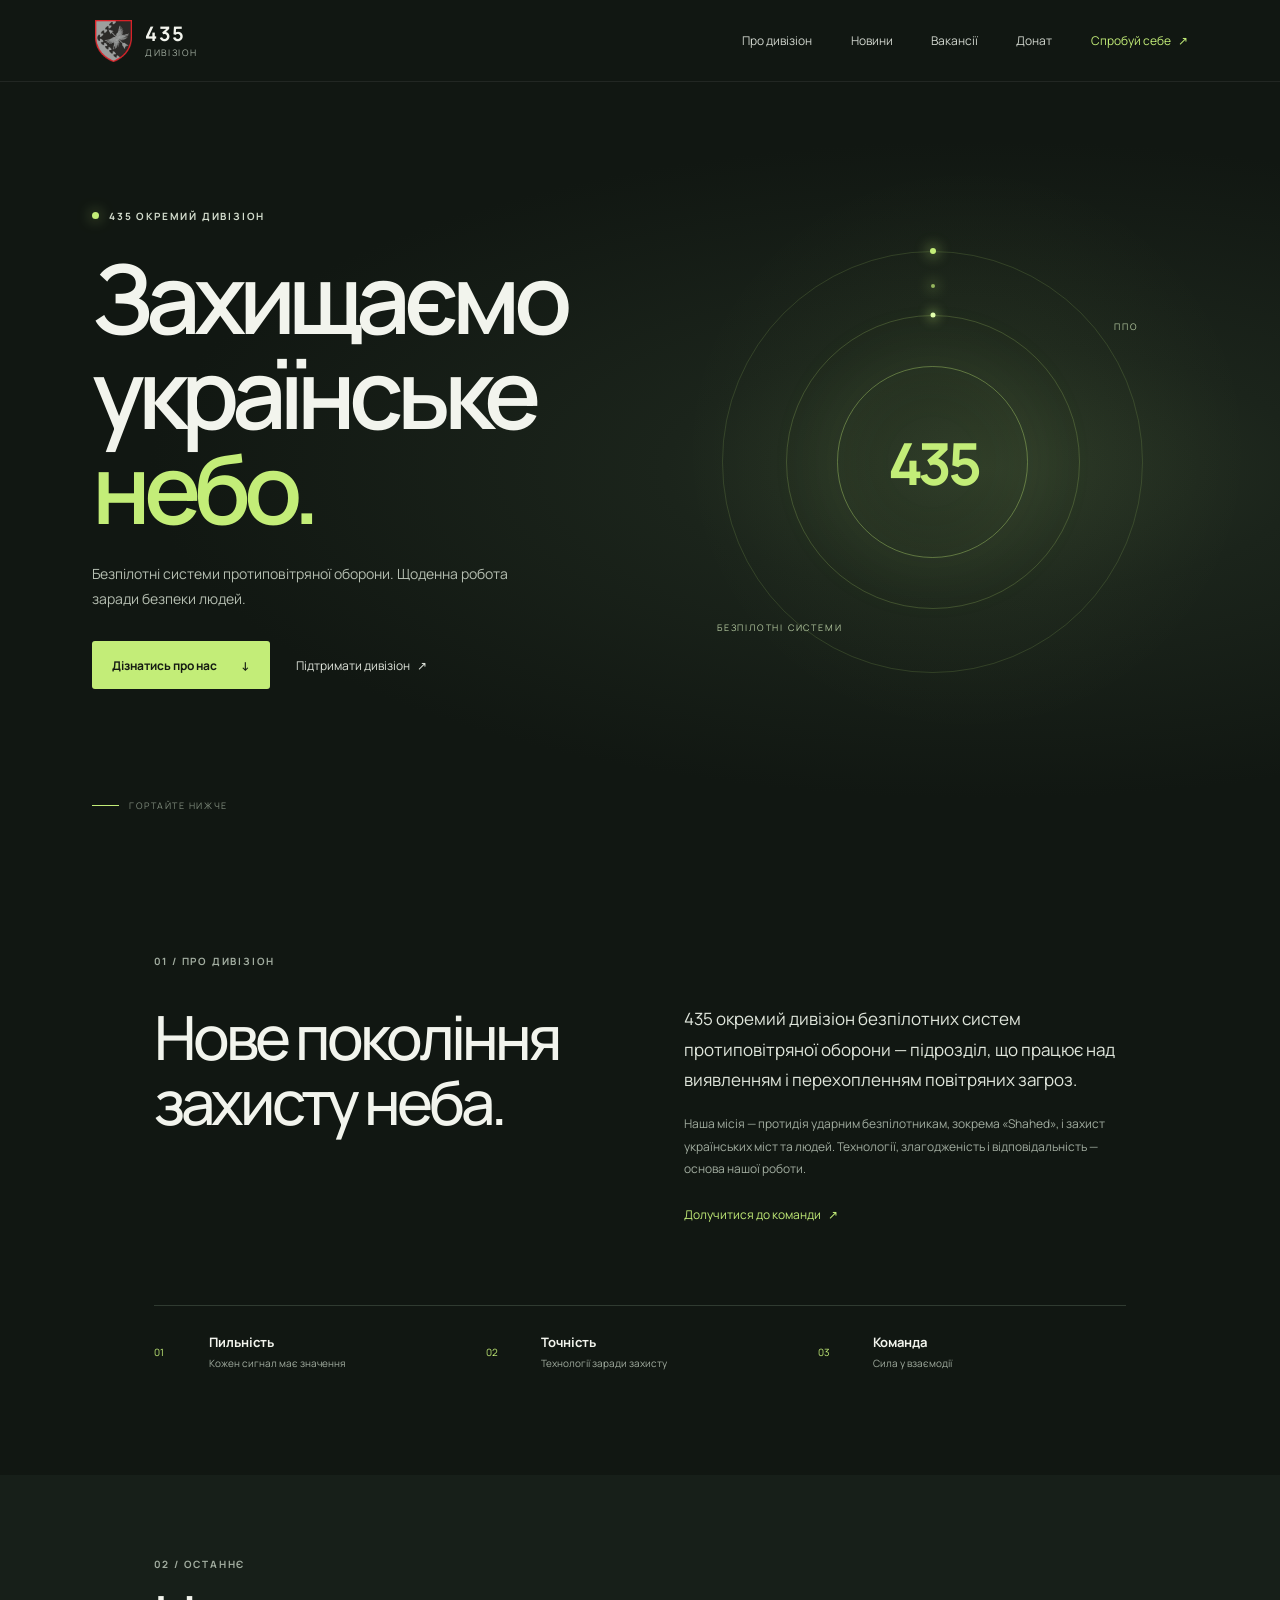
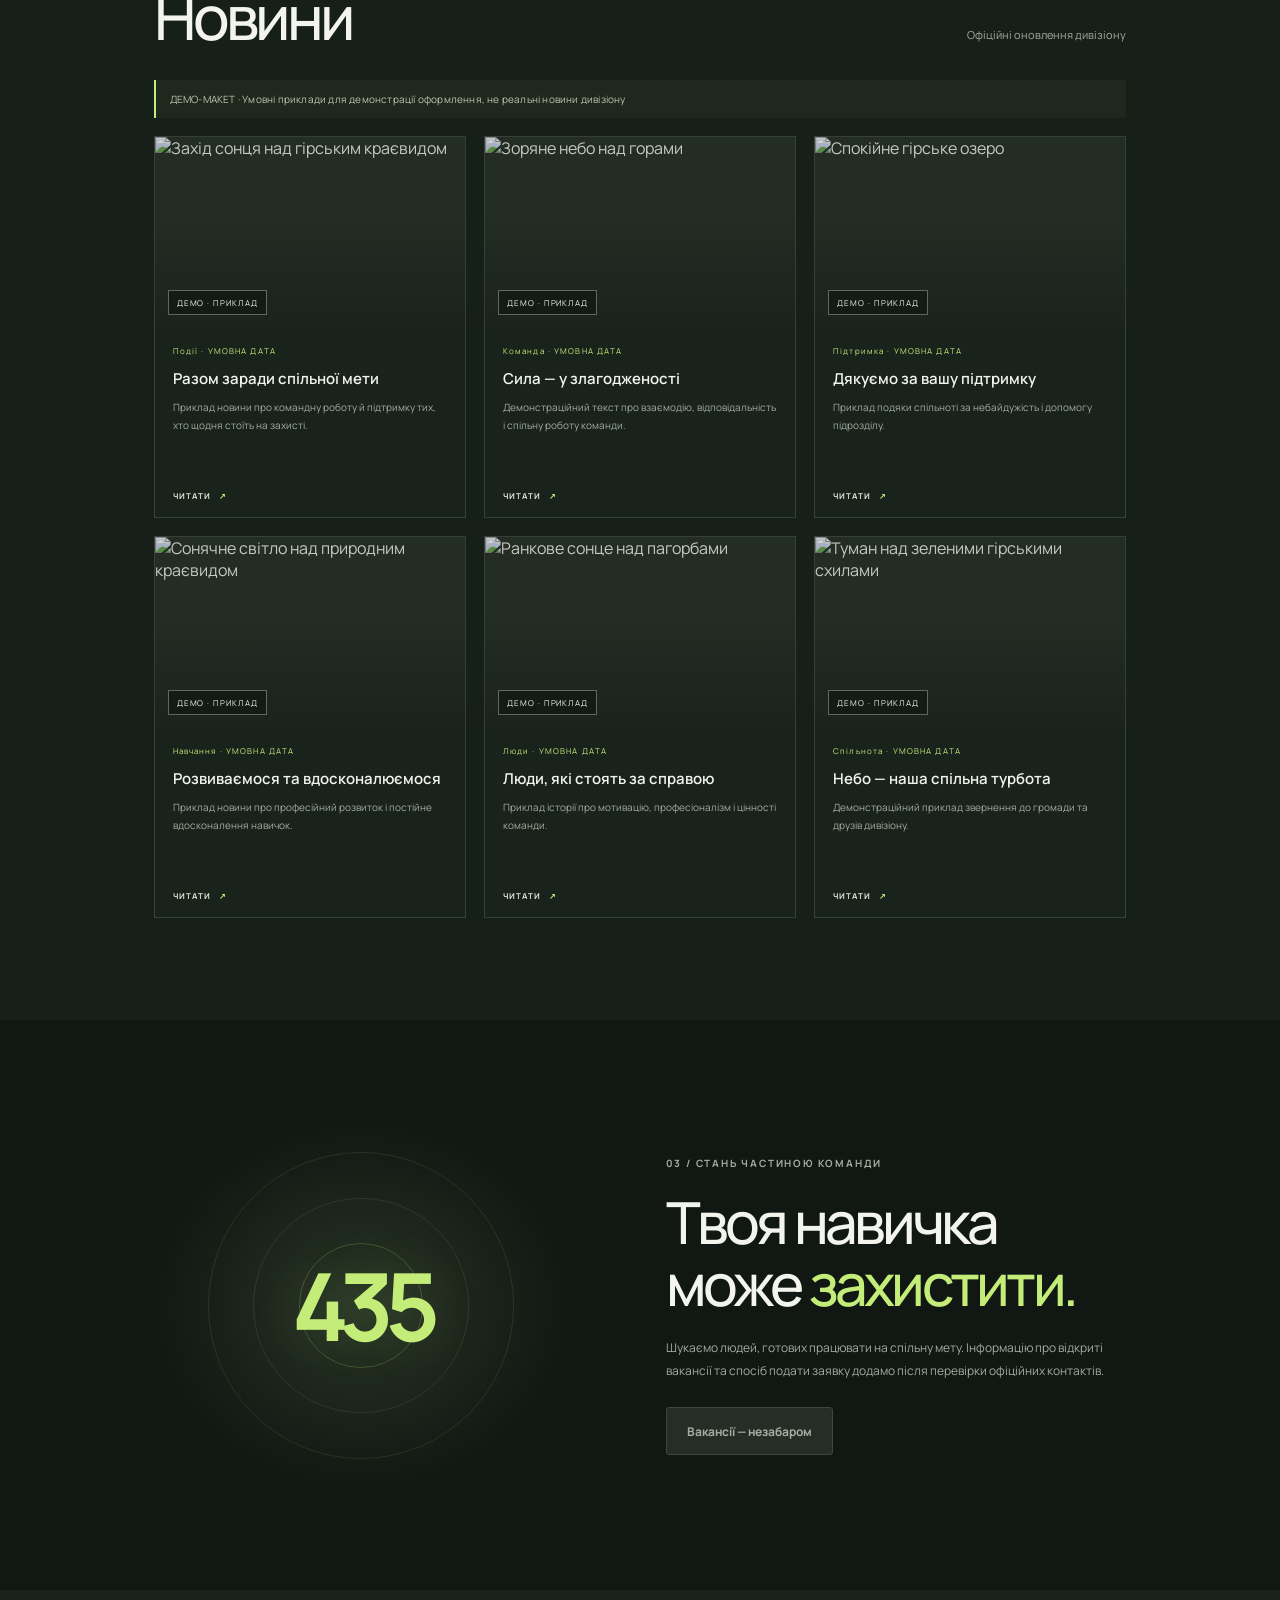
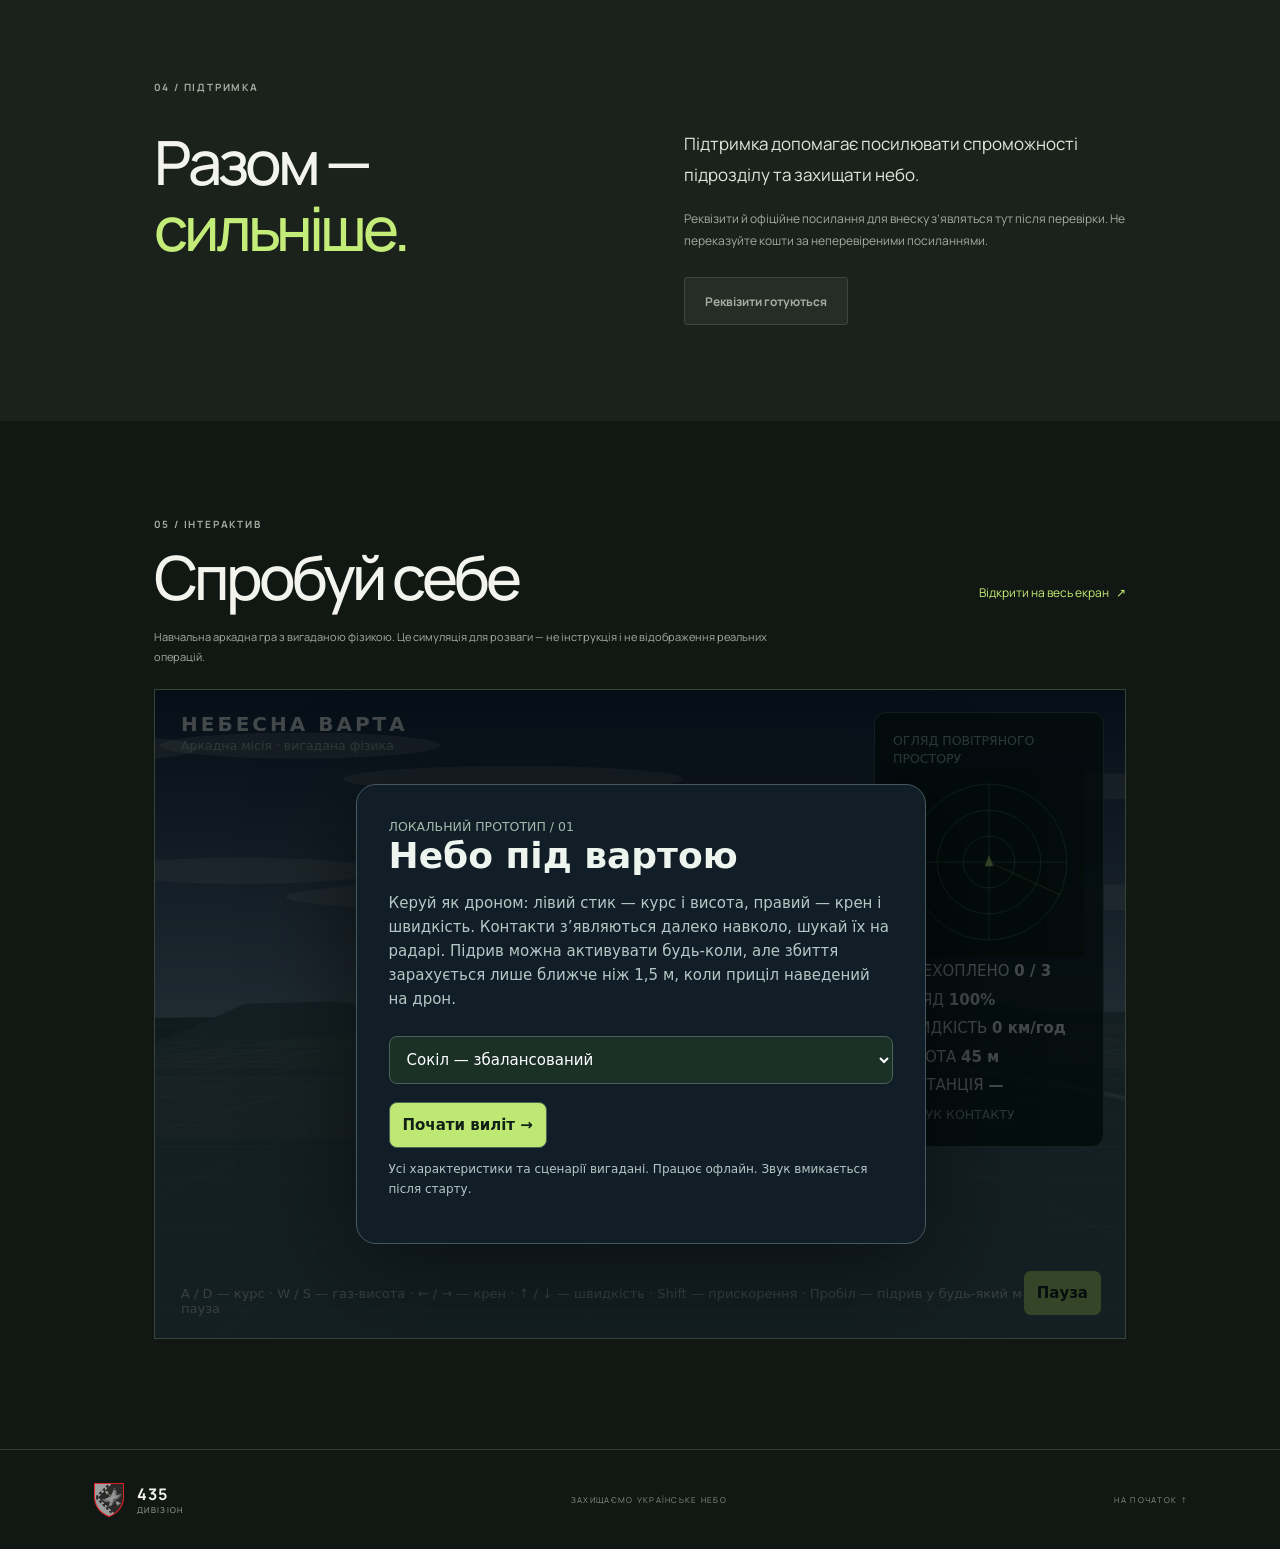
==== index.html @ 4b61b433 "Add division website" ====
<!doctype html>
<html lang="uk">
<head>
  <meta charset="utf-8">
  <meta name="viewport" content="width=device-width, initial-scale=1">
  <meta name="theme-color" content="#111712">
  <meta name="description" content="435 окремий дивізіон безпілотних систем протиповітряної оборони. Захищаємо українське небо.">
  <title>435 дивізіон — захищаємо небо</title>
  <link rel="preload" as="image" href="assets/Logo.png">
  <link rel="stylesheet" href="styles.css">
</head>
<body>
  <header class="site-header">
    <a class="brand" href="#top" aria-label="435 дивізіон — на головну">
      <img src="assets/Logo.png" alt="Емблема 435 дивізіону">
      <span class="brand-copy"><strong>435</strong><span>ДИВІЗІОН</span></span>
    </a>
    <nav aria-label="Головна навігація">
      <a href="#about">Про дивізіон</a>
      <a href="#news">Новини</a>
      <a href="#careers">Вакансії</a>
      <a href="#donate">Донат</a>
      <a class="nav-game" href="#try">Спробуй себе <span aria-hidden="true">↗</span></a>
    </nav>
  </header>

  <main id="top">
    <section class="hero">
      <div class="hero-glow" aria-hidden="true"></div>
      <div class="hero-content">
        <p class="eyebrow"><span class="status-dot"></span> 435 ОКРЕМИЙ ДИВІЗІОН</p>
        <h1>Захищаємо<br>українське <span>небо.</span></h1>
        <p class="hero-lead">Безпілотні системи протиповітряної оборони. Щоденна робота заради безпеки людей.</p>
        <div class="hero-actions">
          <a class="button button-primary" href="#about">Дізнатись про нас <span aria-hidden="true">↓</span></a>
          <a class="text-link" href="#donate">Підтримати дивізіон <span aria-hidden="true">↗</span></a>
        </div>
      </div>
      <div class="hero-mark" aria-hidden="true">
        <div class="orbit orbit-one"></div>
        <div class="orbit orbit-two"></div>
        <span class="radar-track radar-track-one"></span>
        <span class="radar-track radar-track-two"></span>
        <span class="radar-track radar-track-three"></span>
        <div class="orbit-core">435</div>
        <span class="orbit-label label-one">ППО</span>
        <span class="orbit-label label-two">БЕЗПІЛОТНІ СИСТЕМИ</span>
      </div>
      <a class="scroll-cue" href="#about"><span></span> ГОРТАЙТЕ НИЖЧЕ</a>
    </section>

    <section class="intro section-pad" id="about">
      <div class="section-index">01 / ПРО ДИВІЗІОН</div>
      <div class="intro-grid">
        <h2>Нове покоління<br>захисту неба.</h2>
        <div class="intro-copy">
          <p class="large-copy">435 окремий дивізіон безпілотних систем протиповітряної оборони — підрозділ, що працює над виявленням і перехопленням повітряних загроз.</p>
          <p>Наша місія — протидія ударним безпілотникам, зокрема «Shahed», і захист українських міст та людей. Технології, злагодженість і відповідальність — основа нашої роботи.</p>
          <a class="inline-link" href="#careers">Долучитися до команди <span aria-hidden="true">↗</span></a>
        </div>
      </div>
      <div class="values-row">
        <div><span class="value-number">01</span><span class="value-title">Пильність</span><span class="value-caption">Кожен сигнал має значення</span></div>
        <div><span class="value-number">02</span><span class="value-title">Точність</span><span class="value-caption">Технології заради захисту</span></div>
        <div><span class="value-number">03</span><span class="value-title">Команда</span><span class="value-caption">Сила у взаємодії</span></div>
      </div>
    </section>

    <section class="news-section section-pad" id="news">
      <div class="section-heading">
        <div><div class="section-index">02 / ОСТАННЄ</div><h2>Новини</h2></div>
        <span class="section-note">Офіційні оновлення дивізіону</span>
      </div>
      <div class="news-demo-note">ДЕМО-МАКЕТ · Умовні приклади для демонстрації оформлення, не реальні новини дивізіону</div>
      <div class="news-grid" id="news-grid"></div>
    </section>

    <section class="careers-section section-pad" id="careers">
      <div class="careers-graphic" aria-hidden="true"><span>435</span><i></i><i></i><i></i></div>
      <div class="careers-copy">
        <div class="section-index">03 / СТАНЬ ЧАСТИНОЮ КОМАНДИ</div>
        <h2>Твоя навичка<br>може <span>захистити.</span></h2>
        <p>Шукаємо людей, готових працювати на спільну мету. Інформацію про відкриті вакансії та спосіб подати заявку додамо після перевірки офіційних контактів.</p>
        <span class="button button-muted" aria-disabled="true">Вакансії — незабаром</span>
      </div>
    </section>

    <section class="donate-section section-pad" id="donate">
      <div class="section-index">04 / ПІДТРИМКА</div>
      <div class="donate-grid">
        <div><h2>Разом —<br><span>сильніше.</span></h2></div>
        <div class="donate-copy">
          <p class="large-copy">Підтримка допомагає посилювати спроможності підрозділу та захищати небо.</p>
          <p>Реквізити й офіційне посилання для внеску з’являться тут після перевірки. Не переказуйте кошти за неперевіреними посиланнями.</p>
          <span class="button button-muted" aria-disabled="true">Реквізити готуються</span>
        </div>
      </div>
    </section>

    <section class="game-section section-pad" id="try">
      <div class="section-heading game-heading">
        <div><div class="section-index">05 / ІНТЕРАКТИВ</div><h2>Спробуй себе</h2></div>
        <a class="inline-link" href="interceptor.html" target="_blank" rel="noopener">Відкрити на весь екран <span aria-hidden="true">↗</span></a>
      </div>
      <p class="game-description">Навчальна аркадна гра з вигаданою фізикою. Це симуляція для розваги — не інструкція і не відображення реальних операцій.</p>
      <div class="game-frame">
        <iframe src="interceptor.html" title="Аркадна гра «Спробуй себе»" loading="lazy" allow="autoplay"></iframe>
      </div>
    </section>
  </main>

  <footer class="site-footer">
    <a class="brand footer-brand" href="#top" aria-label="435 дивізіон — на початок сторінки">
      <img src="assets/Logo.png" alt="" loading="lazy">
      <span class="brand-copy"><strong>435</strong><span>ДИВІЗІОН</span></span>
    </a>
    <span class="footer-motto">ЗАХИЩАЄМО УКРАЇНСЬКЕ НЕБО</span>
    <a class="to-top" href="#top">НА ПОЧАТОК ↑</a>
  </footer>
  <script src="news-data.js"></script>
  <script src="news-list.js"></script>
</body>
</html>
---- styles.css ----
@import url('https://fonts.googleapis.com/css2?family=Manrope:wght@400;500;600;700;800&display=swap');

:root {
  color-scheme: dark;
  --bg: #111712;
  --bg-soft: #171f19;
  --ink: #f2f4ed;
  --muted: #a2ada0;
  --line: #303b31;
  --accent: #c3ed78;
  --font: 'Manrope', 'Segoe UI', sans-serif;
}

* { box-sizing: border-box; }
html { scroll-behavior: smooth; scroll-padding-top: 88px; }
body { margin: 0; background: var(--bg); color: var(--ink); font-family: var(--font); -webkit-font-smoothing: antialiased; }
a { color: inherit; text-decoration: none; }
.site-header { height: 82px; padding: 0 7.2%; display: flex; align-items: center; justify-content: space-between; border-bottom: 1px solid #ffffff12; position: relative; z-index: 2; }
.brand { display: inline-flex; align-items: center; gap: 11px; }
.brand img { width: 42px; height: 42px; object-fit: contain; }
.brand-copy { display: grid; line-height: 1; gap: 4px; }
.brand-copy strong { font-size: 20px; letter-spacing: .07em; }
.brand-copy span { font-size: 9px; letter-spacing: .16em; color: var(--muted); }
.site-header nav { display: flex; align-items: center; gap: clamp(17px, 3vw, 42px); font-size: 12px; color: #d1d6ce; }
.site-header nav a { transition: color .2s ease; }
.site-header nav a:hover, .text-link:hover, .inline-link:hover { color: var(--accent); }
.site-header nav .nav-game { color: var(--accent); }
.nav-game span, .text-link span, .inline-link span { margin-left: 5px; }
.hero { min-height: 650px; height: min(760px, calc(100svh - 82px)); padding: 0 7.2%; display: flex; align-items: center; position: relative; overflow: hidden; background: radial-gradient(ellipse at 77% 51%, #273324 0, #1b241b 23%, #111712 60%); }
.hero-glow { position: absolute; width: 600px; height: 600px; right: 1%; top: 9%; border-radius: 50%; background: radial-gradient(circle, #c3ed7810, transparent 67%); }
.hero-content { position: relative; z-index: 1; max-width: 620px; padding-bottom: 26px; }
.eyebrow, .section-index, .card-kicker { font-size: 10px; line-height: 1.4; letter-spacing: .18em; color: var(--muted); font-weight: 700; }
.eyebrow { display: flex; align-items: center; gap: 10px; margin: 0 0 27px; color: #d3dccd; }
.status-dot { width: 7px; height: 7px; border-radius: 50%; background: var(--accent); box-shadow: 0 0 14px #c3ed78aa; }
h1, h2, h3, p { margin-top: 0; }
.hero h1 { margin: 0; font-size: clamp(54px, 7.6vw, 96px); line-height: .99; letter-spacing: -.075em; font-weight: 600; }
.hero h1 span, .careers-copy h2 span, .donate-grid h2 span { color: var(--accent); }
.hero-lead { margin: 26px 0 30px; max-width: 430px; color: #b5beb1; line-height: 1.8; font-size: 14px; }
.hero-actions { display: flex; align-items: center; gap: 26px; }
.button { display: inline-flex; align-items: center; justify-content: center; min-height: 48px; border-radius: 3px; padding: 0 20px; font-size: 12px; font-weight: 700; }
.button-primary { color: #151b12; background: var(--accent); gap: 24px; transition: background .2s ease; }
.button-primary:hover { background: #d3fa8e; }
.text-link, .inline-link { font-size: 12px; color: #e0e5dc; transition: color .2s ease; }
.hero-mark { position: absolute; width: min(44vw, 490px); aspect-ratio: 1; right: 8%; top: 50%; transform: translateY(-50%); display: grid; place-items: center; }
.orbit { position: absolute; border: 1px solid #c3ed7825; border-radius: 50%; }
.orbit-one { inset: 7%; }
.orbit-two { inset: 20%; border-color: #c3ed7833; }
.radar-track { position: absolute; width: 86%; aspect-ratio: 1; border-radius: 50%; animation: radar-spin 18s linear infinite; }
.radar-track::before { content: ""; position: absolute; top: 0; left: 50%; width: 6px; height: 6px; border-radius: 50%; background: var(--accent); transform: translate(-50%, -50%); box-shadow: 0 0 13px 3px #c3ed7866; }
.radar-track-one { width: 86%; animation-duration: 19s; }
.radar-track-two { width: 60%; animation-duration: 13s; animation-direction: reverse; }
.radar-track-two::before { width: 5px; height: 5px; background: #e3ffad; box-shadow: 0 0 11px 3px #c3ed7866; }
.radar-track-three { width: 72%; animation-duration: 25s; animation-delay: -9s; }
.radar-track-three::before { width: 4px; height: 4px; opacity: .72; }
.orbit-core { width: 39%; aspect-ratio: 1; border: 1px solid #c3ed7860; border-radius: 50%; display: grid; place-items: center; color: var(--accent); font-size: clamp(34px, 5vw, 58px); letter-spacing: -.08em; font-weight: 700; box-shadow: 0 0 90px #c3ed7810, inset 0 0 70px #c3ed7809; animation: radar-pulse 4s ease-in-out infinite; }
@keyframes radar-spin { to { transform: rotate(1turn); } }
@keyframes radar-pulse { 50% { box-shadow: 0 0 105px #c3ed7820, inset 0 0 75px #c3ed7812; } }
.orbit-label { position: absolute; color: #b2c69e; font-size: 9px; letter-spacing: .2em; }
.label-one { top: 21%; right: 8%; }
.label-two { bottom: 15%; left: 6%; }
.scroll-cue { position: absolute; bottom: 30px; display: flex; align-items: center; gap: 10px; color: #7f8b7c; font-size: 9px; letter-spacing: .17em; }
.scroll-cue span { width: 27px; height: 1px; background: var(--accent); }
.section-pad { padding-left: 12%; padding-right: 12%; }
.intro { padding-top: 112px; padding-bottom: 105px; }
.intro-grid { display: grid; grid-template-columns: 1fr 1fr; gap: 9%; margin-top: 36px; }
.intro h2, .section-heading h2, .donate-grid h2 { margin: 0; font-size: clamp(38px, 5vw, 61px); line-height: 1.07; font-weight: 500; letter-spacing: -.065em; }
.intro-copy { max-width: 495px; }
.large-copy { color: #e0e6dc; font-size: 17px; line-height: 1.8; }
.intro-copy > p:not(.large-copy), .donate-copy > p:not(.large-copy) { color: var(--muted); font-size: 12px; line-height: 1.9; }
.intro-copy .inline-link { display: inline-block; margin-top: 13px; color: var(--accent); }
.values-row { margin-top: 81px; padding-top: 27px; border-top: 1px solid var(--line); display: grid; grid-template-columns: repeat(3, 1fr); gap: 24px; }
.values-row > div { display: grid; grid-template-columns: 42px 1fr; align-items: center; column-gap: 13px; row-gap: 5px; }
.value-number { grid-row: span 2; color: var(--accent); font-size: 10px; }
.value-title { font-size: 13px; font-weight: 700; }
.value-caption { color: var(--muted); font-size: 10px; }
.news-section { padding-top: 82px; padding-bottom: 102px; background: var(--bg-soft); }
.section-heading { display: flex; align-items: end; justify-content: space-between; gap: 20px; }
.section-heading h2 { margin-top: 13px; }
.section-note { margin-bottom: 7px; color: var(--muted); font-size: 11px; }
.news-demo-note { margin-top: 31px; padding: 11px 14px; border-left: 2px solid var(--accent); background: #c3ed780a; color: #bbc5b4; font-size: 10px; line-height: 1.6; letter-spacing: .02em; }
.news-grid { margin-top: 18px; display: grid; grid-template-columns: repeat(3, minmax(0, 1fr)); gap: 18px; }
.news-card { min-width: 0; overflow: hidden; border: 1px solid #354036; background: #1a221c; transition: border-color .2s ease, transform .2s ease; }
.news-card:hover { border-color: #65764f; transform: translateY(-3px); }
.news-image { height: 190px; position: relative; overflow: hidden; background: #232d24; }
.news-image::after { content: ""; position: absolute; inset: 40% 0 0; background: linear-gradient(transparent, #11171275); pointer-events: none; }
.news-image img { width: 100%; height: 100%; display: block; object-fit: cover; filter: saturate(.72) brightness(.82); }
.news-image > span { position: absolute; z-index: 1; left: 13px; bottom: 12px; padding: 6px 8px; border: 1px solid #ffffff55; background: #101610a8; color: #f2f4ed; font-size: 8px; letter-spacing: .12em; }
.news-card-copy { min-height: 190px; padding: 18px 18px 16px; display: flex; flex-direction: column; align-items: flex-start; }
.news-meta { color: var(--accent); font-size: 8px; line-height: 1.5; letter-spacing: .14em; }
.news-card h3 { margin: 11px 0 8px; font-size: 15px; line-height: 1.45; font-weight: 600; }
.news-card p { margin: 0 0 14px; color: var(--muted); font-size: 10px; line-height: 1.8; }
.news-card-copy a { margin-top: auto; color: #dbe4d5; font-size: 8px; font-weight: 700; letter-spacing: .13em; }
.news-card-copy a span { color: var(--accent); margin-left: 5px; }
.article-main { min-height: calc(100svh - 182px); padding-top: 48px; padding-bottom: 90px; }
.article-back { color: var(--accent); }
.article-content { max-width: 790px; margin: 52px auto 0; }
.article-meta { color: var(--accent); font-size: 9px; letter-spacing: .16em; line-height: 1.6; }
.article-content h1, .article-not-found h1 { margin: 16px 0 15px; font-size: clamp(38px, 5.5vw, 68px); line-height: 1.08; font-weight: 500; letter-spacing: -.065em; }
.article-excerpt { margin: 0 0 28px; max-width: 680px; color: #c0c9bc; font-size: 16px; line-height: 1.8; }
.article-image { width: 100%; max-height: 470px; margin-bottom: 29px; display: block; object-fit: cover; }
.article-content > p:not(.article-excerpt) { color: #c0c9bc; font-size: 14px; line-height: 2; }
.article-content .article-demo-notice { margin-top: 32px; padding: 13px 16px; border-left: 2px solid var(--accent); background: #c3ed780a; color: #bbc5b4; font-size: 10px; }
.article-not-found { max-width: 790px; margin: 105px auto; }
.article-not-found p, .article-loading { color: var(--muted); line-height: 1.8; }
.careers-section { min-height: 570px; padding-top: 92px; padding-bottom: 92px; display: grid; grid-template-columns: .9fr 1fr; gap: 10%; align-items: center; overflow: hidden; }
.careers-graphic { position: relative; min-height: 365px; display: grid; place-items: center; background: radial-gradient(ellipse at center, #283526 0, #1a2119 47%, transparent 72%); }
.careers-graphic span { position: relative; z-index: 1; color: #c3ed78; font-weight: 700; font-size: 94px; letter-spacing: -.1em; text-shadow: 0 0 55px #c3ed7825; }
.careers-graphic i { position: absolute; width: 74%; aspect-ratio: 1; border: 1px solid #c3ed781b; border-radius: 50%; }
.careers-graphic i:nth-of-type(2) { width: 52%; }
.careers-graphic i:nth-of-type(3) { width: 30%; border-color: #c3ed7835; }
.careers-copy h2 { margin: 21px 0; font-size: clamp(38px, 4.8vw, 58px); line-height: 1.08; font-weight: 500; letter-spacing: -.065em; }
.careers-copy > p { max-width: 455px; margin-bottom: 25px; color: var(--muted); font-size: 12px; line-height: 1.9; }
.button-muted { color: #a5afa1; background: #252d26; border: 1px solid #3c473d; cursor: default; }
.donate-section { padding-top: 90px; padding-bottom: 96px; background: #1a221b; }
.donate-grid { margin-top: 35px; display: grid; grid-template-columns: 1fr 1fr; gap: 9%; align-items: start; }
.donate-copy { max-width: 470px; }
.donate-copy .button { margin-top: 12px; }
.game-section { padding-top: 96px; padding-bottom: 110px; }
.game-heading { align-items: end; }
.game-heading .inline-link { color: var(--accent); margin-bottom: 8px; }
.game-description { margin: 18px 0 22px; max-width: 650px; color: var(--muted); font-size: 11px; line-height: 1.8; }
.game-frame { width: 100%; height: clamp(430px, 55vw, 650px); overflow: hidden; border: 1px solid #394439; background: #080e14; }
.game-frame iframe { width: 100%; height: 100%; border: 0; display: block; }
.site-footer { min-height: 100px; padding: 20px 7.2%; display: flex; align-items: center; justify-content: space-between; border-top: 1px solid var(--line); }
.footer-brand img { width: 34px; height: 34px; }
.footer-brand .brand-copy strong { font-size: 16px; }
.footer-brand .brand-copy span { font-size: 8px; }
.footer-motto, .to-top { color: #879184; font-size: 8px; letter-spacing: .16em; }
.to-top:hover { color: var(--accent); }

@media (max-width: 900px) {
  .site-header { padding: 0 5%; }
  .site-header nav { gap: 17px; font-size: 10px; }
  .section-pad { padding-left: 8%; padding-right: 8%; }
  .hero-mark { right: 2%; opacity: .75; }
  .careers-section { gap: 5%; }
}

@media (max-width: 650px) {
  html { scroll-padding-top: 112px; }
  .site-header { height: auto; min-height: 78px; padding: 13px 5%; align-items: flex-start; flex-direction: column; gap: 12px; }
  .brand img { width: 35px; height: 35px; }
  .site-header nav { width: 100%; gap: 0; justify-content: space-between; flex-wrap: wrap; row-gap: 11px; font-size: 9px; }
  .hero { min-height: 640px; height: calc(100svh - 110px); padding: 0 7%; align-items: center; }
  .hero-content { padding-bottom: 5px; }
  .hero h1 { font-size: clamp(54px, 14vw, 78px); }
  .hero-lead { max-width: 340px; font-size: 12px; }
  .hero-mark { width: 72vw; right: -23%; top: 56%; opacity: .33; }
  .hero-actions { gap: 16px; flex-wrap: wrap; }
  .button { min-height: 44px; padding: 0 14px; font-size: 10px; }
  .text-link { font-size: 10px; }
  .scroll-cue { bottom: 19px; }
  .section-pad { padding-left: 7%; padding-right: 7%; }
  .intro { padding-top: 76px; padding-bottom: 77px; }
  .intro-grid, .donate-grid { grid-template-columns: 1fr; gap: 25px; }
  .intro-grid { margin-top: 23px; }
  .intro h2, .section-heading h2, .donate-grid h2 { font-size: 44px; }
  .large-copy { font-size: 14px; }
  .values-row { margin-top: 52px; grid-template-columns: 1fr; gap: 20px; }
  .values-row > div { grid-template-columns: 34px 1fr; }
  .news-section { padding-top: 66px; padding-bottom: 72px; }
  .section-heading { align-items: start; flex-direction: column; gap: 12px; }
  .section-note { margin: 0; }
  .news-demo-note { margin-top: 22px; }
  .news-grid { grid-template-columns: repeat(2, minmax(0, 1fr)); gap: 12px; }
  .news-image { height: 145px; }
  .news-card-copy { min-height: 195px; padding: 14px 12px; }
  .news-card h3 { font-size: 13px; }
  .news-card p { font-size: 9px; }
  .article-main { min-height: calc(100svh - 168px); padding-top: 30px; padding-bottom: 65px; }
  .article-content { margin-top: 35px; }
  .article-excerpt { font-size: 14px; }
  .article-content > p:not(.article-excerpt) { font-size: 12px; }
  .careers-section { min-height: auto; padding-top: 65px; padding-bottom: 70px; grid-template-columns: 1fr; gap: 10px; }
  .careers-graphic { min-height: 220px; }
  .careers-graphic span { font-size: 75px; }
  .careers-copy h2 { font-size: 44px; }
  .donate-section { padding-top: 65px; padding-bottom: 72px; }
  .game-section { padding-top: 70px; padding-bottom: 75px; }
  .game-heading { gap: 17px; }
  .game-frame { height: 560px; }
  .site-footer { min-height: 90px; padding: 20px 6%; }
  .footer-motto { display: none; }
  .to-top { font-size: 8px; }
}

@media (max-width: 420px) {
  .news-grid { grid-template-columns: 1fr; }
  .news-image { height: 190px; }
  .news-card-copy { min-height: 170px; padding: 17px; }
}

@media (prefers-reduced-motion: reduce) {
  html { scroll-behavior: auto; }
  *, *::before, *::after { transition-duration: .01ms !important; animation-duration: .01ms !important; }
  .radar-track, .orbit-core { animation: none; }
}
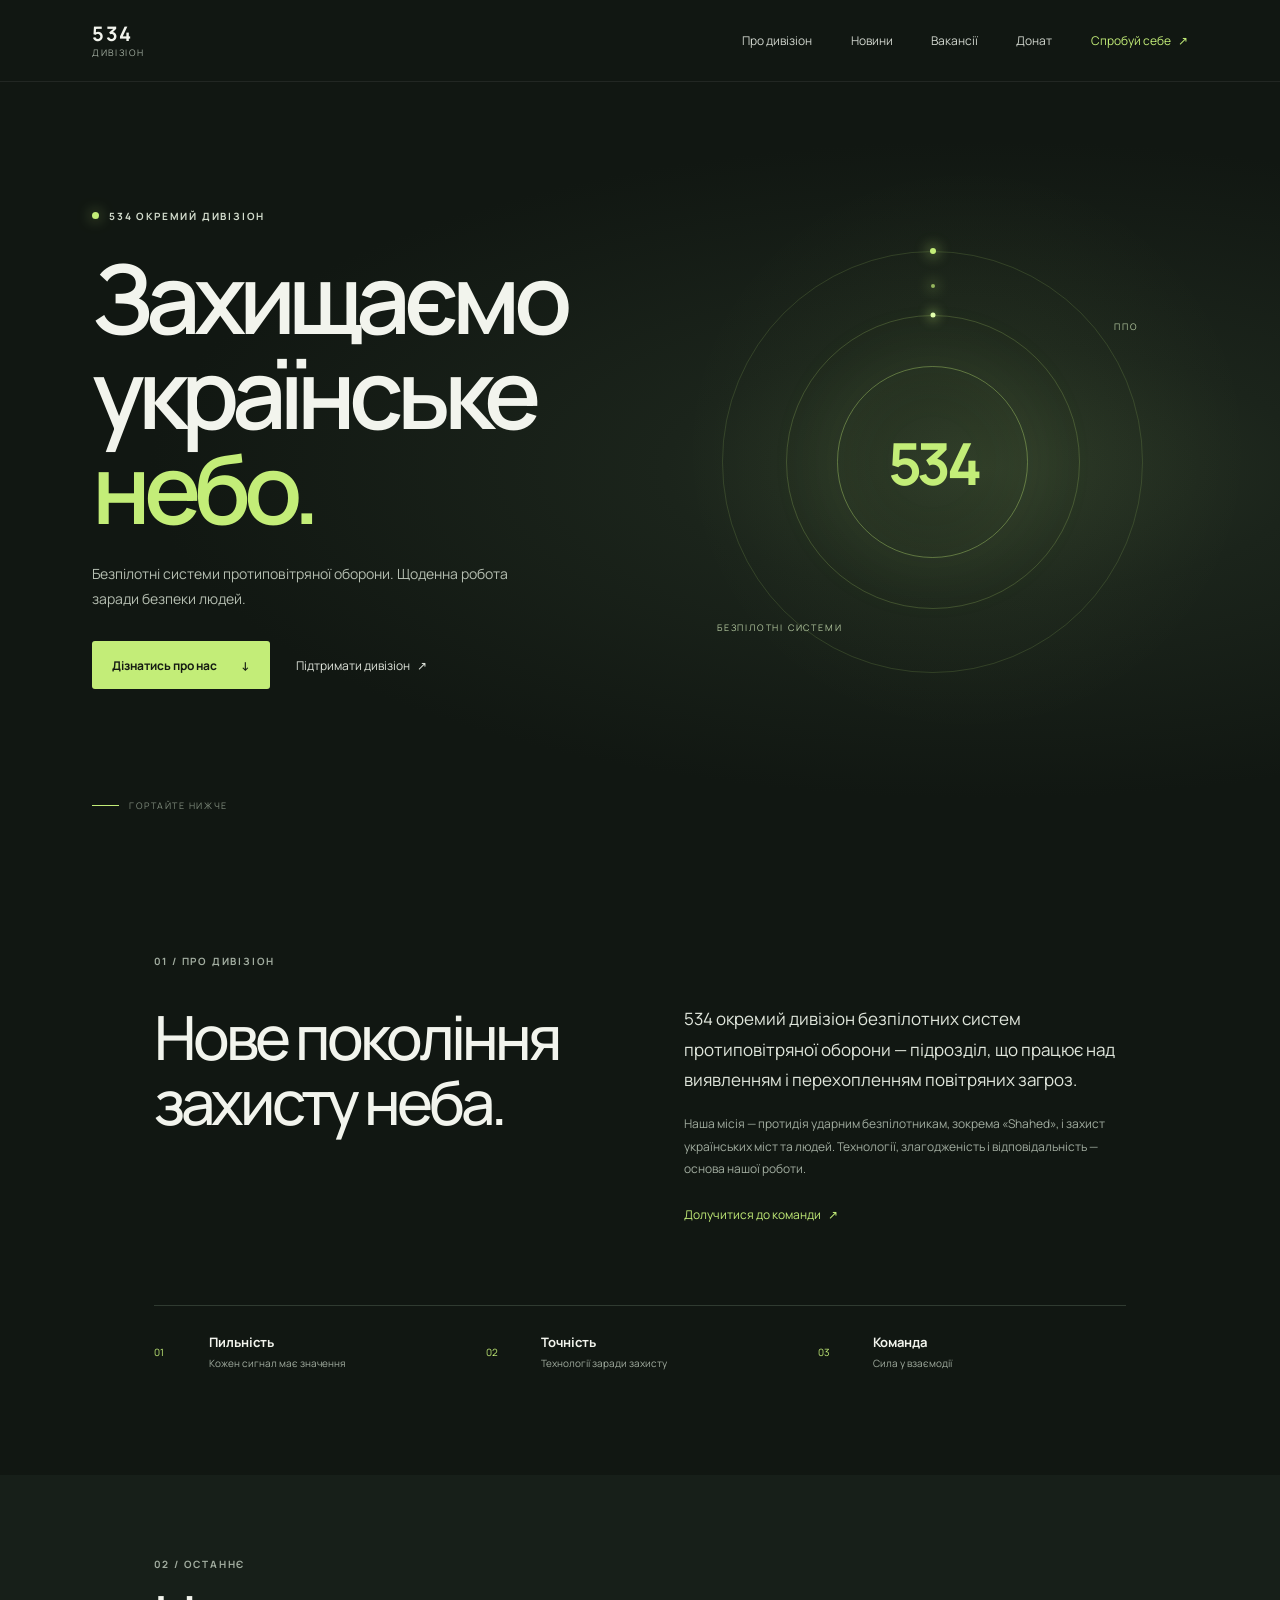
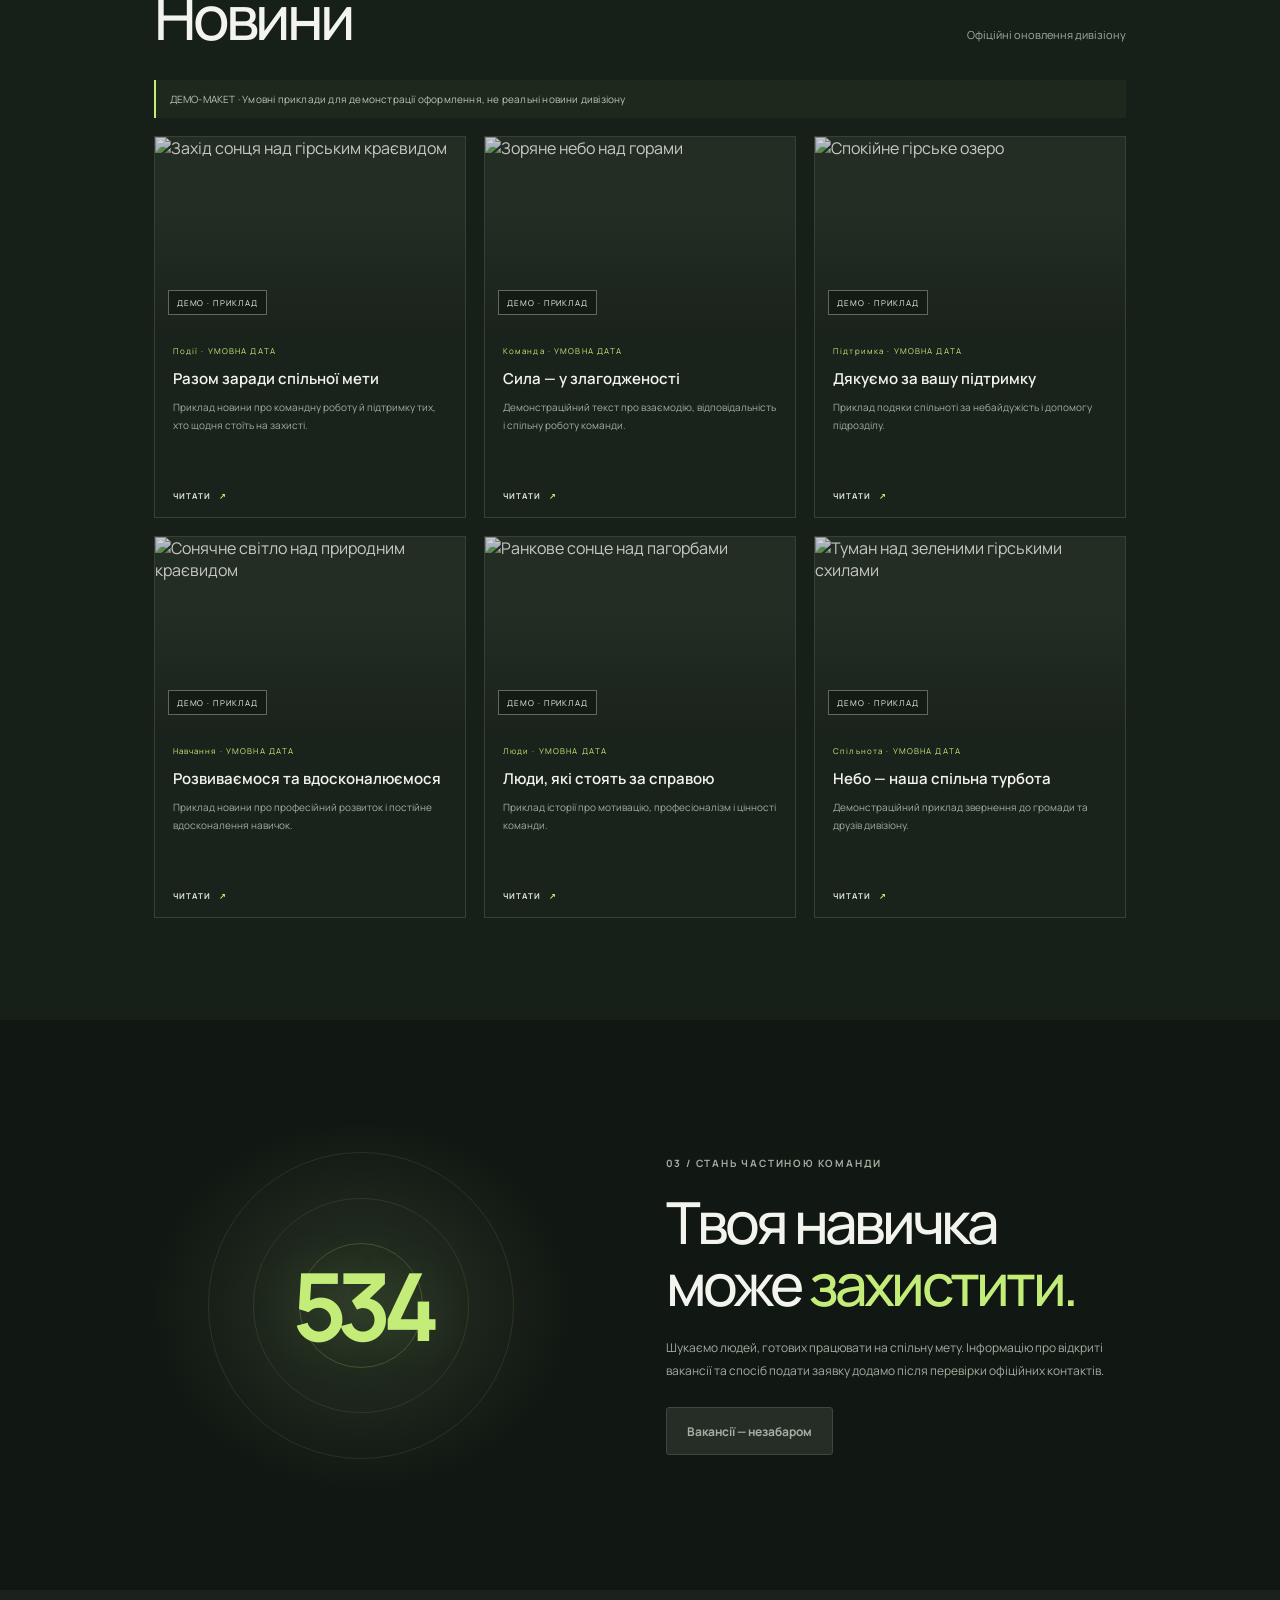
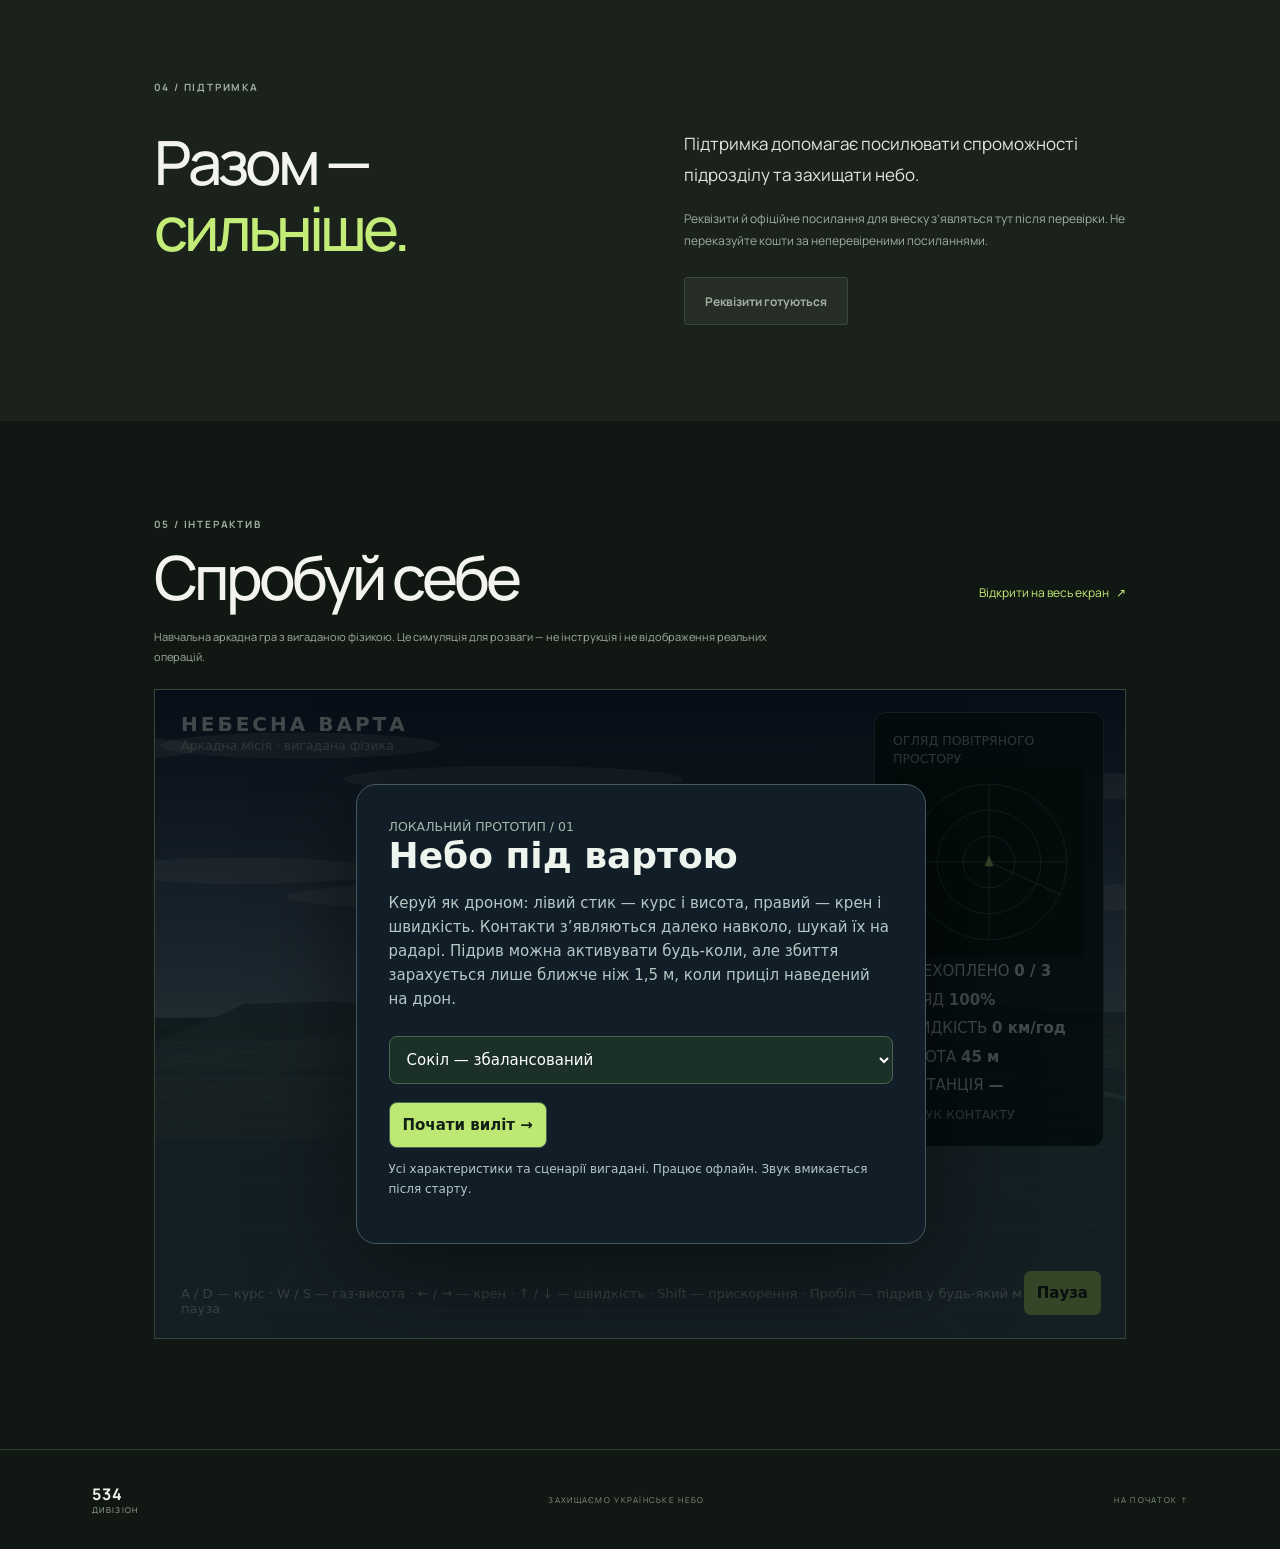
==== commit ea05c68c: "Fix name" ====
--- a/index.html
+++ b/index.html
@@ -4,16 +4,14 @@
   <meta charset="utf-8">
   <meta name="viewport" content="width=device-width, initial-scale=1">
   <meta name="theme-color" content="#111712">
-  <meta name="description" content="435 окремий дивізіон безпілотних систем протиповітряної оборони. Захищаємо українське небо.">
-  <title>435 дивізіон — захищаємо небо</title>
-  <link rel="preload" as="image" href="assets/Logo.png">
+  <meta name="description" content="534 окремий дивізіон безпілотних систем протиповітряної оборони. Захищаємо українське небо.">
+  <title>534 дивізіон — захищаємо небо</title>
   <link rel="stylesheet" href="styles.css">
 </head>
 <body>
   <header class="site-header">
-    <a class="brand" href="#top" aria-label="435 дивізіон — на головну">
-      <img src="assets/Logo.png" alt="Емблема 435 дивізіону">
-      <span class="brand-copy"><strong>435</strong><span>ДИВІЗІОН</span></span>
+    <a class="brand" href="#top" aria-label="534 дивізіон — на головну">
+      <span class="brand-copy"><strong>534</strong><span>ДИВІЗІОН</span></span>
     </a>
     <nav aria-label="Головна навігація">
       <a href="#about">Про дивізіон</a>
@@ -28,7 +26,7 @@
     <section class="hero">
       <div class="hero-glow" aria-hidden="true"></div>
       <div class="hero-content">
-        <p class="eyebrow"><span class="status-dot"></span> 435 ОКРЕМИЙ ДИВІЗІОН</p>
+        <p class="eyebrow"><span class="status-dot"></span> 534 ОКРЕМИЙ ДИВІЗІОН</p>
         <h1>Захищаємо<br>українське <span>небо.</span></h1>
         <p class="hero-lead">Безпілотні системи протиповітряної оборони. Щоденна робота заради безпеки людей.</p>
         <div class="hero-actions">
@@ -42,7 +40,7 @@
         <span class="radar-track radar-track-one"></span>
         <span class="radar-track radar-track-two"></span>
         <span class="radar-track radar-track-three"></span>
-        <div class="orbit-core">435</div>
+        <div class="orbit-core">534</div>
         <span class="orbit-label label-one">ППО</span>
         <span class="orbit-label label-two">БЕЗПІЛОТНІ СИСТЕМИ</span>
       </div>
@@ -54,7 +52,7 @@
       <div class="intro-grid">
         <h2>Нове покоління<br>захисту неба.</h2>
         <div class="intro-copy">
-          <p class="large-copy">435 окремий дивізіон безпілотних систем протиповітряної оборони — підрозділ, що працює над виявленням і перехопленням повітряних загроз.</p>
+          <p class="large-copy">534 окремий дивізіон безпілотних систем протиповітряної оборони — підрозділ, що працює над виявленням і перехопленням повітряних загроз.</p>
           <p>Наша місія — протидія ударним безпілотникам, зокрема «Shahed», і захист українських міст та людей. Технології, злагодженість і відповідальність — основа нашої роботи.</p>
           <a class="inline-link" href="#careers">Долучитися до команди <span aria-hidden="true">↗</span></a>
         </div>
@@ -76,7 +74,7 @@
     </section>
 
     <section class="careers-section section-pad" id="careers">
-      <div class="careers-graphic" aria-hidden="true"><span>435</span><i></i><i></i><i></i></div>
+      <div class="careers-graphic" aria-hidden="true"><span>534</span><i></i><i></i><i></i></div>
       <div class="careers-copy">
         <div class="section-index">03 / СТАНЬ ЧАСТИНОЮ КОМАНДИ</div>
         <h2>Твоя навичка<br>може <span>захистити.</span></h2>
@@ -110,9 +108,8 @@
   </main>
 
   <footer class="site-footer">
-    <a class="brand footer-brand" href="#top" aria-label="435 дивізіон — на початок сторінки">
-      <img src="assets/Logo.png" alt="" loading="lazy">
-      <span class="brand-copy"><strong>435</strong><span>ДИВІЗІОН</span></span>
+    <a class="brand footer-brand" href="#top" aria-label="534 дивізіон — на початок сторінки">
+      <span class="brand-copy"><strong>534</strong><span>ДИВІЗІОН</span></span>
     </a>
     <span class="footer-motto">ЗАХИЩАЄМО УКРАЇНСЬКЕ НЕБО</span>
     <a class="to-top" href="#top">НА ПОЧАТОК ↑</a>
--- a/styles.css
+++ b/styles.css
@@ -17,7 +17,6 @@
 a { color: inherit; text-decoration: none; }
 .site-header { height: 82px; padding: 0 7.2%; display: flex; align-items: center; justify-content: space-between; border-bottom: 1px solid #ffffff12; position: relative; z-index: 2; }
 .brand { display: inline-flex; align-items: center; gap: 11px; }
-.brand img { width: 42px; height: 42px; object-fit: contain; }
 .brand-copy { display: grid; line-height: 1; gap: 4px; }
 .brand-copy strong { font-size: 20px; letter-spacing: .07em; }
 .brand-copy span { font-size: 9px; letter-spacing: .16em; color: var(--muted); }
@@ -122,7 +121,6 @@
 .game-frame { width: 100%; height: clamp(430px, 55vw, 650px); overflow: hidden; border: 1px solid #394439; background: #080e14; }
 .game-frame iframe { width: 100%; height: 100%; border: 0; display: block; }
 .site-footer { min-height: 100px; padding: 20px 7.2%; display: flex; align-items: center; justify-content: space-between; border-top: 1px solid var(--line); }
-.footer-brand img { width: 34px; height: 34px; }
 .footer-brand .brand-copy strong { font-size: 16px; }
 .footer-brand .brand-copy span { font-size: 8px; }
 .footer-motto, .to-top { color: #879184; font-size: 8px; letter-spacing: .16em; }
@@ -139,7 +137,6 @@
 @media (max-width: 650px) {
   html { scroll-padding-top: 112px; }
   .site-header { height: auto; min-height: 78px; padding: 13px 5%; align-items: flex-start; flex-direction: column; gap: 12px; }
-  .brand img { width: 35px; height: 35px; }
   .site-header nav { width: 100%; gap: 0; justify-content: space-between; flex-wrap: wrap; row-gap: 11px; font-size: 9px; }
   .hero { min-height: 640px; height: calc(100svh - 110px); padding: 0 7%; align-items: center; }
   .hero-content { padding-bottom: 5px; }
